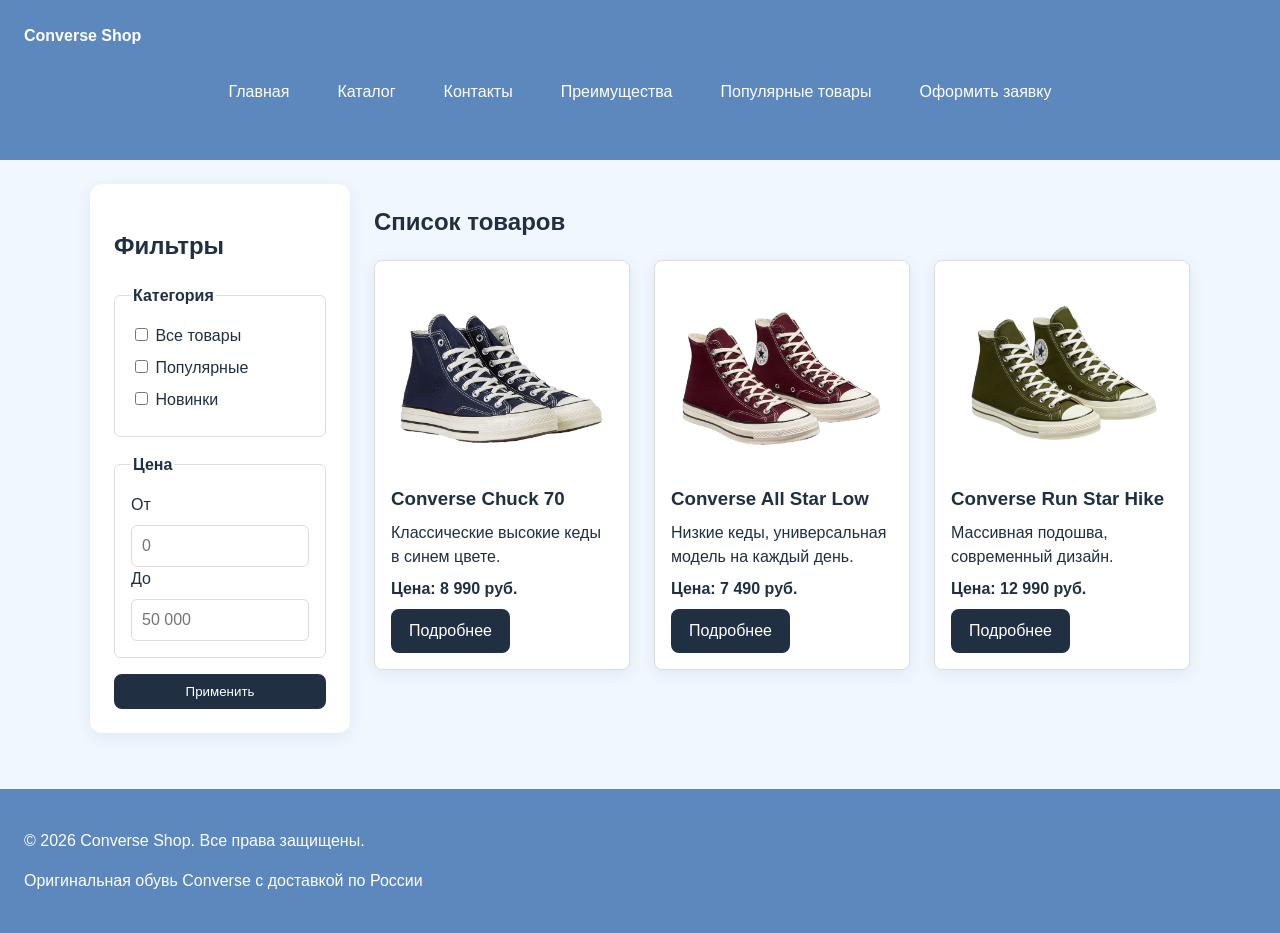
==== catalog.html @ f1b68abb "just copy kr 1" ====
<!doctype html>
<html lang="ru">
  <head>
    <meta charset="UTF-8" />
    <meta name="viewport" content="width=device-width, initial-scale=1.0" />
    <meta name="description" content="Каталог кроссовок Converse Shop." />
    <title>Каталог — Converse Shop</title>
    <link rel="stylesheet" href="css/catalog.css" />
  </head>
  <body>
    <header>
      <div class="site-header">
        <a class="site-header__logo" href="index.html">Converse Shop</a>

        <nav class="site-nav" aria-label="Основная навигация">
          <ul class="site-nav__list">
            <li><a href="index.html">Главная</a></li>
            <li><a href="catalog.html">Каталог</a></li>
            <li><a href="contacts.html">Контакты</a></li>
            <li><a href="index.html#advantages">Преимущества</a></li>
            <li><a href="index.html#popular">Популярные товары</a></li>
            <li><a href="order.html">Оформить заявку</a></li>
          </ul>
        </nav>
      </div>
    </header>

    <main>
      <section class="catalog-layout">
        <aside class="catalog-filters">
          <h2>Фильтры</h2>

          <form class="filters-form" action="#" method="get">
            <fieldset>
              <legend>Категория</legend>

              <label>
                <input type="checkbox" name="category" value="all" />
                Все товары
              </label>

              <label>
                <input type="checkbox" name="category" value="popular" />
                Популярные
              </label>

              <label>
                <input type="checkbox" name="category" value="new" />
                Новинки
              </label>
            </fieldset>

            <fieldset>
              <legend>Цена</legend>

              <label for="price-from">От</label>
              <input
                id="price-from"
                name="price-from"
                type="number"
                min="0"
                placeholder="0"
              />

              <label for="price-to">До</label>
              <input
                id="price-to"
                name="price-to"
                type="number"
                min="0"
                placeholder="50 000"
              />
            </fieldset>

            <button class="button" type="submit">Применить</button>
          </form>
        </aside>

        <section class="catalog-products">
          <h2>Список товаров</h2>

          <div class="products-grid">
            <article class="product-card">
              <div class="product-card__image">
                <img src="img/item_1_no_bg.png" alt="Converse Chuck 70" />
              </div>
              <h3 class="product-card__title">Converse Chuck 70</h3>
              <p class="product-card__description">
                Классические высокие кеды в синем цвете.
              </p>
              <p class="product-card__price">Цена: 8 990 руб.</p>
              <a class="button product-card__button" href="product.html"
                >Подробнее</a
              >
            </article>

            <article class="product-card">
              <div class="product-card__image">
                <img src="img/item_2_no_bg.png" alt="Converse All Star Low" />
              </div>
              <h3 class="product-card__title">Converse All Star Low</h3>
              <p class="product-card__description">
                Низкие кеды, универсальная модель на каждый день.
              </p>
              <p class="product-card__price">Цена: 7 490 руб.</p>
              <a class="button product-card__button" href="product.html"
                >Подробнее</a
              >
            </article>

            <article class="product-card">
              <div class="product-card__image">
                <img src="img/item_3_no_bg.png" alt="Converse Run Star Hike" />
              </div>
              <h3 class="product-card__title">Converse Run Star Hike</h3>
              <p class="product-card__description">
                Массивная подошва, современный дизайн.
              </p>
              <p class="product-card__price">Цена: 12 990 руб.</p>
              <a class="button product-card__button" href="product.html"
                >Подробнее</a
              >
            </article>
          </div>
        </section>
      </section>
    </main>

    <footer>
      <p>&copy; 2026 Converse Shop. Все права защищены.</p>
      <p>Оригинальная обувь Converse с доставкой по России</p>
    </footer>
  </body>
</html>
---- css/catalog.css ----
:root {
  --color-bg: #f0f7ff;
  --color-text: rgb(32, 48, 66);
  --color-primary: rgb(32, 48, 66);
  --color-border: #dddddd;
  --color-surface-accent: #203042;
  --color-header: rgb(92, 136, 189);
  --color-danger: #b00020;
  --color-success: #36cd59;
  --color-white: #ffffff;

  --space-xs: 4px;
  --space-sm: 8px;
  --space-md: 16px;
  --space-lg: 24px;
  --space-xl: 32px;

  --radius-sm: 6px;
  --radius-md: 8px;
  --radius-lg: 12px;

  --container-width: 1100px;
}

/* Базовые стили */
* {
  box-sizing: border-box;
}

body {
  margin: 0;
  min-height: 100vh;
  display: flex;
  flex-direction: column;
  font-family: Arial, sans-serif;
  line-height: 1.5;
  color: var(--color-text);
  background-color: var(--color-bg);
}

header,
main,
footer {
  padding: var(--space-lg);
}

header,
footer {
  color: var(--color-white);
  background-color: var(--color-header);
}

footer p {
  color: var(--color-white);
}

/* Общие элементы интерфейса */
a {
  color: var(--color-header);
}

a:hover {
  color: var(--color-white);
}

.site-header__logo {
  font-weight: 700;
  color: var(--color-white);
  text-decoration: none;
}

.site-header__logo:hover {
  color: var(--color-primary);
}

.site-nav__list {
  display: flex;
  flex-wrap: wrap;
  justify-content: center;
  align-items: center;
  gap: var(--space-md);
  padding: var(--space-sm) var(--space-md);
  margin-bottom: 8px;
  list-style: none;
}

.site-nav__list a {
  display: inline-block;
  margin-bottom: 8px;
  padding: var(--space-sm) var(--space-md);
  text-decoration: none;
  color: var(--color-white);
}

.site-nav__list a:hover {
  background-color: var(--color-primary);
  color: var(--color-white);
  border-radius: var(--radius-sm);
}

/* Кнопки */
.button {
  display: inline-block;
  padding: var(--space-sm) var(--space-md);
  color: var(--color-white);
  background-color: var(--color-primary);
  text-decoration: none;
  cursor: pointer;
  border-radius: var(--space-sm);
  border: 2px solid var(--color-primary);
}

.button:hover {
  color: var(--color-primary);
  background-color: var(--color-white);
  border-color: var(--color-primary);
}

.button:focus-visible {
  outline: 2px solid var(--color-primary);
  outline-offset: 3px;
}

/* Каталог: сетка фильтров + товары */
.catalog-layout {
  max-width: var(--container-width);
  margin: 0 auto var(--space-xl);
  display: grid;
  grid-template-columns: 260px 1fr;
  grid-template-areas: "filters products";
  gap: var(--space-lg);
}

.catalog-filters {
  grid-area: filters; /*Говорим, в какую ячейку grid area надо встать блоку*/
  padding: var(--space-lg);
  background-color: var(--color-white);
  border-radius: var(--radius-lg);
  box-shadow: 0 4px 16px rgba(32, 48, 66, 0.08);
  height: fit-content; /*Чтоб не растягиваться на всю высоту родителя*/
}

.catalog-products {
  grid-area: products;
}

/* Форма фильтров */
.filters-form {
  display: grid;
  gap: var(--space-md);
}

.filters-form fieldset {
  margin: 0;
  padding: var(--space-md);
  border: 1px solid var(--color-border);
  border-radius: var(--radius-sm);
}

.filters-form legend {
  font-weight: 700;
  color: var(--color-primary);
}

.filters-form label {
  display: block;
  margin-bottom: var(--space-sm);
}

.filters-form input[type="number"] {
  width: 100%;
  padding: 8px 10px;
  border: 1px solid var(--color-border);
  border-radius: var(--radius-sm);
  font: inherit;
}

/* Карточки товаров */
.products-grid {
  display: grid;
  grid-template-columns: repeat(auto-fill, minmax(240px, 1fr));
  gap: var(--space-lg);
}

.product-card {
  display: flex;
  flex-direction: column;
  gap: var(--space-sm);
  padding: var(--space-md);
  background-color: var(--color-white);
  border: 1px solid var(--color-border);
  border-radius: var(--radius-md);
  box-shadow: 0 4px 16px rgba(32, 48, 66, 0.08);
  height: 100%;
}

.product-card__image {
  width: 100%;
  border-radius: var(--radius-sm);
  display: flex;
  align-items: center;
  justify-content: center;
}

.product-card__image img {
  width: 100%;
  height: 200px;
  object-fit: contain;
}

.product-card__title {
  margin: 0;
  color: var(--color-primary);
}

.product-card__description {
  margin: 0;
  color: var(--color-primary);
}

.product-card__price {
  margin: 0;
  font-weight: 700;
  color: var(--color-primary);
}

.product-card__button {
  margin-top: auto;
  align-self: flex-start;
}
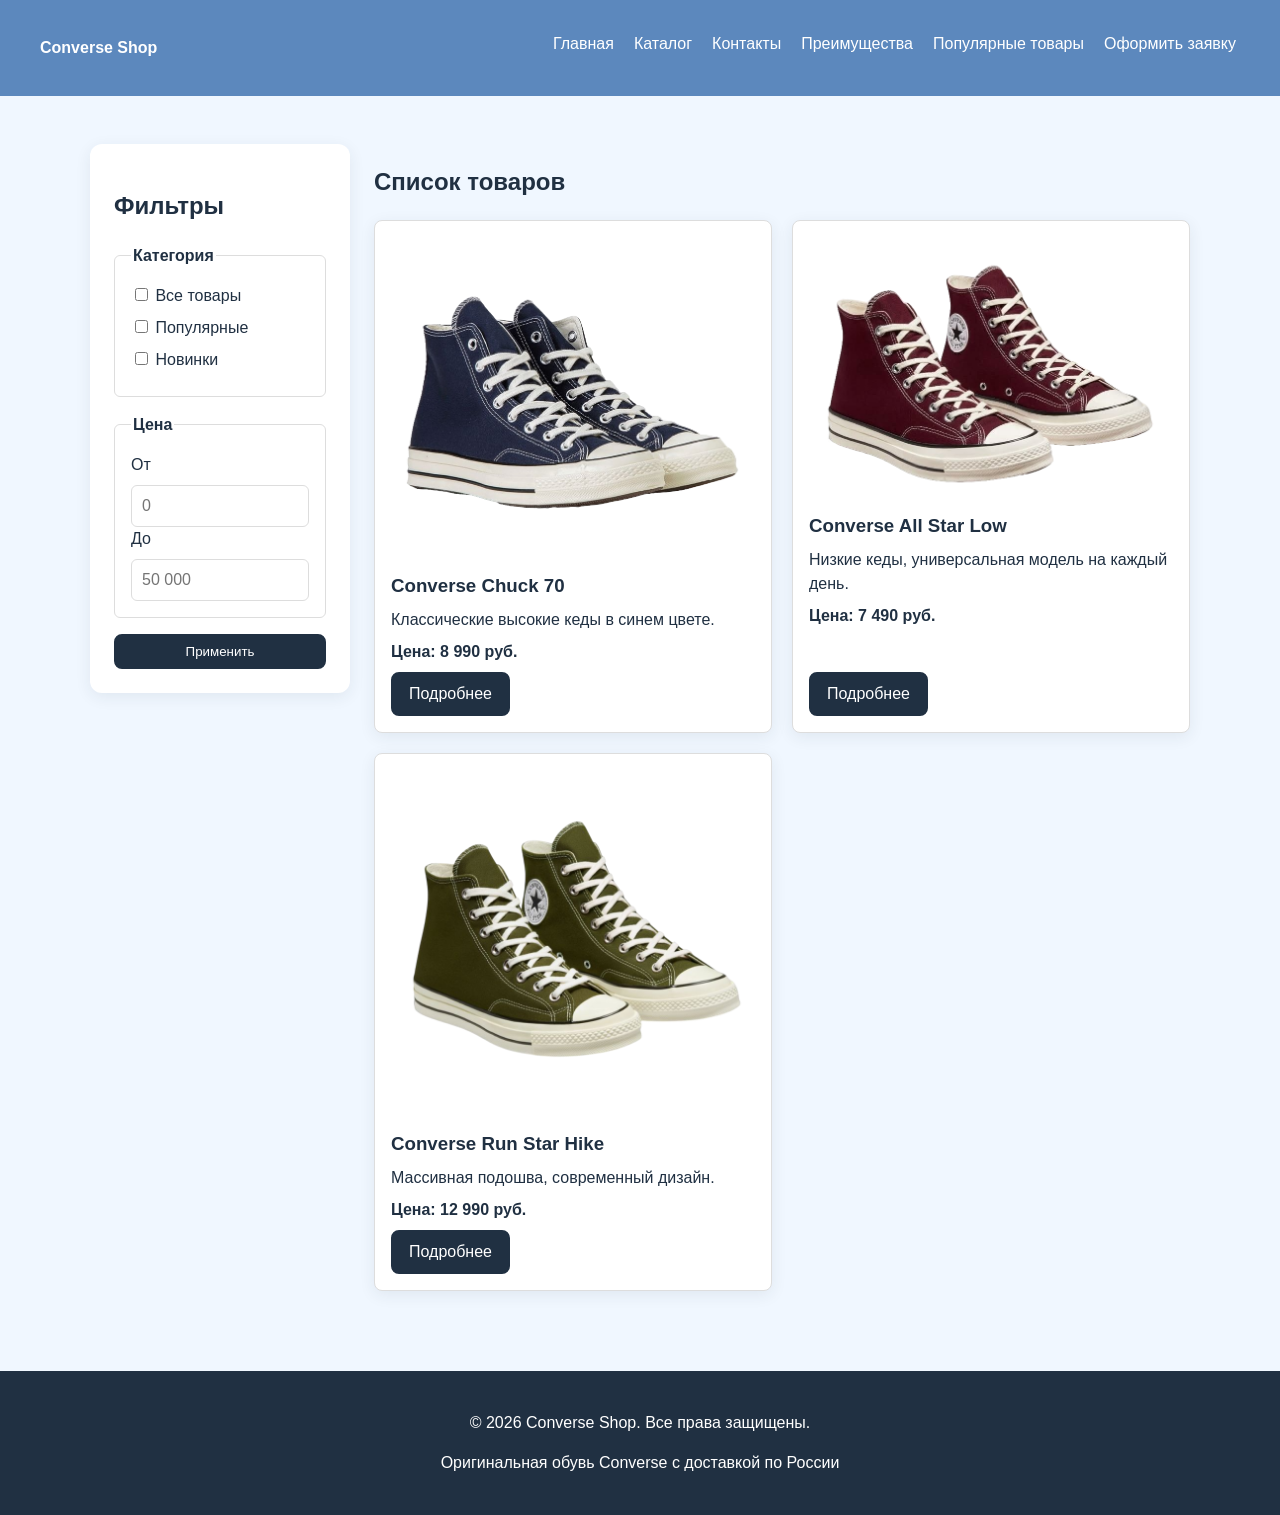
==== commit 9aba55e3: "change files kr 1 + add responsive" ====
--- a/catalog.html
+++ b/catalog.html
@@ -6,8 +6,10 @@
     <meta name="description" content="Каталог кроссовок Converse Shop." />
     <title>Каталог — Converse Shop</title>
     <link rel="stylesheet" href="css/catalog.css" />
+    <link rel="stylesheet" href="css/responsive.css" />
   </head>
   <body>
+    <a class="skip-link" href="#main-content">Перейти к содержимому</a>
     <header>
       <div class="site-header">
         <a class="site-header__logo" href="index.html">Converse Shop</a>
@@ -25,7 +27,8 @@
       </div>
     </header>
 
-    <main>
+    <main id="main-content" tabindex="-1">
+      <h1 class="visually-hidden">Каталог Converse Shop</h1>
       <section class="catalog-layout">
         <aside class="catalog-filters">
           <h2>Фильтры</h2>
--- a/css/responsive.css
+++ b/css/responsive.css
@@ -0,0 +1,243 @@
+*,
+*::before,
+*::after {
+  box-sizing: border-box;
+}
+html {
+  scroll-behavior: smooth;
+}
+body {
+  min-width: 0;
+}
+img,
+picture,
+video {
+  max-width: 100%;
+  height: auto;
+}
+main {
+  min-width: 0;
+}
+
+.skip-link {
+  position: fixed;
+  left: 12px;
+  top: -120px;
+  z-index: 10000;
+  padding: 12px 16px;
+  color: #fff;
+  background: #203042;
+  border: 2px solid #fff;
+  border-radius: 8px;
+  text-decoration: none;
+}
+.skip-link:focus,
+.skip-link:focus-visible {
+  top: 12px;
+}
+
+:where(a, button, input, select, textarea, summary):focus-visible {
+  outline: 3px solid #bf5500;
+  outline-offset: 3px;
+}
+
+.visually-hidden {
+  position: absolute;
+  width: 1px;
+  height: 1px;
+  overflow: hidden;
+  clip: rect(0, 0, 0, 0);
+  white-space: nowrap;
+  clip-path: inset(50%);
+}
+
+/* Мобильная версия*/
+.site-header {
+  max-width: 100%;
+}
+.site-header,
+.site-nav__list {
+  display: flex;
+  flex-wrap: wrap;
+  gap: 12px;
+}
+.site-header {
+  align-items: center;
+  justify-content: space-between;
+}
+.site-nav {
+  min-width: 0;
+  max-width: 100%;
+}
+.site-nav__list {
+  padding: 0;
+  margin: 0;
+}
+.site-nav__list a {
+  display: inline-block;
+  padding: 8px 4px;
+}
+
+.section,
+.hero,
+.aside-info,
+.catalog-products,
+.catalog-filters,
+.product-detail__info,
+.order-dialog {
+  min-width: 0;
+  max-width: 100%;
+}
+.hero,
+.section,
+.aside-info {
+  overflow-wrap: anywhere;
+}
+.advantages-image img,
+.product-card__image img,
+.product-detail__image img {
+  display: block;
+  max-width: 100%;
+  height: auto;
+  object-fit: contain;
+}
+.advantages-content {
+  min-width: 0;
+}
+.section--advantages,
+.advantages-content,
+.advantages-image {
+  max-width: 100%;
+}
+
+.products-grid {
+  display: grid;
+  grid-template-columns: minmax(0, 1fr);
+  gap: 20px;
+}
+.product-card {
+  min-width: 0;
+}
+
+.catalog-layout {
+  display: grid;
+  grid-template-columns: minmax(0, 1fr);
+  gap: 24px;
+}
+.filters-form input[type="number"] {
+  max-width: 100%;
+}
+
+.product-detail {
+  display: grid;
+  grid-template-columns: minmax(0, 1fr);
+  gap: 24px;
+}
+
+.order-form {
+  max-width: 100%;
+}
+.order-form__input,
+.order-form__select,
+.order-form__textarea,
+.order-form input:not([type="checkbox"]),
+.order-form select,
+.order-form textarea {
+  box-sizing: border-box;
+  width: 100%;
+  max-width: 100%;
+}
+.order-form__actions {
+  display: flex;
+  flex-wrap: wrap;
+  gap: 12px;
+}
+.order-dialog {
+  width: min(92vw, 520px);
+  max-height: 90dvh;
+  overflow: auto;
+}
+
+.product-table {
+  display: block;
+  max-width: 100%;
+  overflow-x: auto;
+  border-collapse: collapse;
+}
+.product-table th,
+.product-table td {
+  overflow-wrap: anywhere;
+}
+
+@media (min-width: 768px) {
+  .products-grid {
+    grid-template-columns: repeat(2, minmax(0, 1fr));
+  }
+  .section--advantages {
+    display: flex;
+    align-items: center;
+    gap: 24px;
+  }
+  .section--advantages > * {
+    flex: 1 1 0;
+    min-width: 0;
+  }
+  .product-detail {
+    grid-template-columns: repeat(2, minmax(0, 1fr));
+  }
+}
+
+@media (min-width: 1100px) {
+  .products-grid {
+    grid-template-columns: repeat(3, minmax(0, 1fr));
+  }
+  .catalog-layout {
+    grid-template-columns: minmax(210px, 260px) minmax(0, 1fr);
+  }
+  .catalog-products .products-grid {
+    grid-template-columns: repeat(2, minmax(0, 1fr));
+  }
+}
+
+@media (prefers-reduced-motion: reduce) {
+  html {
+    scroll-behavior: auto;
+  }
+  *,
+  *::before,
+  *::after {
+    animation-duration: 0.01ms !important;
+    transition-duration: 0.01ms !important;
+  }
+}
+
+body {
+  margin: 0;
+}
+
+header {
+  width: 100%;
+  background-color: #5c88bd;
+}
+
+.site-header {
+  width: 100%;
+  max-width: 1200px;
+  margin: 0 auto;
+  box-sizing: border-box;
+}
+
+main {
+  width: calc(100% - 32px);
+  max-width: 1200px;
+  margin: 24px auto;
+  box-sizing: border-box;
+}
+
+footer {
+  width: 100%;
+  background-color: #203042;
+  color: white;
+  box-sizing: border-box;
+  text-align: center;
+}
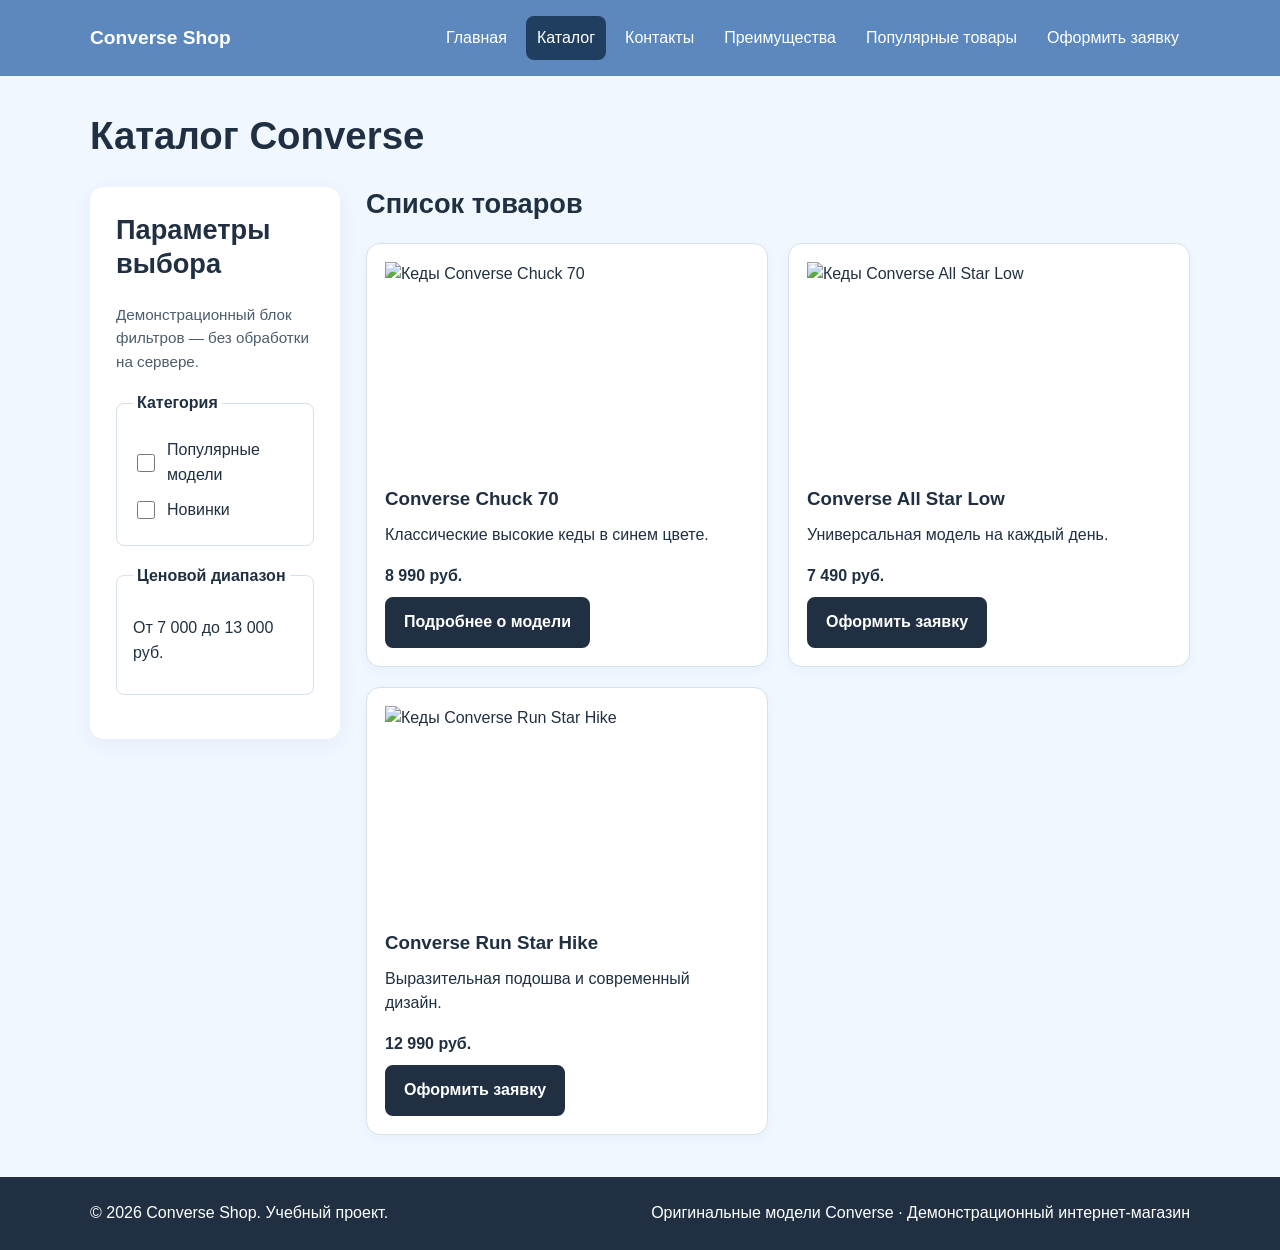
==== commit 9356a32a: "изменения по адаптиву" ====
--- a/catalog.html
+++ b/catalog.html
@@ -3,21 +3,25 @@
   <head>
     <meta charset="UTF-8" />
     <meta name="viewport" content="width=device-width, initial-scale=1.0" />
-    <meta name="description" content="Каталог кроссовок Converse Shop." />
+    <meta
+      name="description"
+      content="Каталог обуви Converse Shop и параметры выбора."
+    />
     <title>Каталог — Converse Shop</title>
-    <link rel="stylesheet" href="css/catalog.css" />
+    <link rel="stylesheet" href="css/style.css" />
     <link rel="stylesheet" href="css/responsive.css" />
   </head>
   <body>
+    <!-- Первая ссылка доступна с клавиатуры: Tab, затем Enter. -->
     <a class="skip-link" href="#main-content">Перейти к содержимому</a>
-    <header>
-      <div class="site-header">
-        <a class="site-header__logo" href="index.html">Converse Shop</a>
 
-        <nav class="site-nav" aria-label="Основная навигация">
-          <ul class="site-nav__list">
+    <header class="site-header">
+      <div class="container header-inner">
+        <a class="logo" href="index.html">Converse Shop</a>
+        <nav aria-label="Основная навигация">
+          <ul class="nav-list">
             <li><a href="index.html">Главная</a></li>
-            <li><a href="catalog.html">Каталог</a></li>
+            <li><a href="catalog.html" aria-current="page">Каталог</a></li>
             <li><a href="contacts.html">Контакты</a></li>
             <li><a href="index.html#advantages">Преимущества</a></li>
             <li><a href="index.html#popular">Популярные товары</a></li>
@@ -27,111 +31,72 @@
       </div>
     </header>
 
-    <main id="main-content" tabindex="-1">
-      <h1 class="visually-hidden">Каталог Converse Shop</h1>
-      <section class="catalog-layout">
-        <aside class="catalog-filters">
-          <h2>Фильтры</h2>
-
-          <form class="filters-form" action="#" method="get">
-            <fieldset>
-              <legend>Категория</legend>
-
-              <label>
-                <input type="checkbox" name="category" value="all" />
-                Все товары
-              </label>
-
-              <label>
-                <input type="checkbox" name="category" value="popular" />
-                Популярные
-              </label>
-
-              <label>
-                <input type="checkbox" name="category" value="new" />
-                Новинки
-              </label>
-            </fieldset>
-
-            <fieldset>
-              <legend>Цена</legend>
-
-              <label for="price-from">От</label>
-              <input
-                id="price-from"
-                name="price-from"
-                type="number"
-                min="0"
-                placeholder="0"
+    <main id="main-content" class="container" tabindex="-1">
+      <h1 class="page-heading">Каталог Converse</h1>
+      <div class="catalog-layout">
+        <aside class="panel catalog-filters" aria-labelledby="filter-title">
+          <h2 id="filter-title">Параметры выбора</h2>
+          <p class="muted">
+            Демонстрационный блок фильтров — без обработки на сервере.
+          </p>
+          <fieldset>
+            <legend>Категория</legend>
+            <label class="choice"
+              ><input type="checkbox" /> Популярные модели</label
+            >
+            <label class="choice"><input type="checkbox" /> Новинки</label>
+          </fieldset>
+          <fieldset>
+            <legend>Ценовой диапазон</legend>
+            <p>От 7 000 до 13 000 руб.</p>
+          </fieldset>
+        </aside>
+        <section aria-labelledby="goods-title">
+          <h2 id="goods-title">Список товаров</h2>
+          <div class="products-grid catalog-grid">
+            <article class="product-card">
+              <img
+                src="images/item_1_no_bg.png"
+                alt="Кеды Converse Chuck 70"
+                loading="lazy"
               />
-
-              <label for="price-to">До</label>
-              <input
-                id="price-to"
-                name="price-to"
-                type="number"
-                min="0"
-                placeholder="50 000"
+              <h3>Converse Chuck 70</h3>
+              <p>Классические высокие кеды в синем цвете.</p>
+              <p class="price">8 990 руб.</p>
+              <a class="button" href="product.html">Подробнее о модели</a>
+            </article>
+            <article class="product-card">
+              <img
+                src="images/item_2_no_bg.png"
+                alt="Кеды Converse All Star Low"
+                loading="lazy"
               />
-            </fieldset>
-
-            <button class="button" type="submit">Применить</button>
-          </form>
-        </aside>
-
-        <section class="catalog-products">
-          <h2>Список товаров</h2>
-
-          <div class="products-grid">
+              <h3>Converse All Star Low</h3>
+              <p>Универсальная модель на каждый день.</p>
+              <p class="price">7 490 руб.</p>
+              <a class="button" href="order.html">Оформить заявку</a>
+            </article>
             <article class="product-card">
-              <div class="product-card__image">
-                <img src="img/item_1_no_bg.png" alt="Converse Chuck 70" />
-              </div>
-              <h3 class="product-card__title">Converse Chuck 70</h3>
-              <p class="product-card__description">
-                Классические высокие кеды в синем цвете.
-              </p>
-              <p class="product-card__price">Цена: 8 990 руб.</p>
-              <a class="button product-card__button" href="product.html"
-                >Подробнее</a
-              >
-            </article>
-
-            <article class="product-card">
-              <div class="product-card__image">
-                <img src="img/item_2_no_bg.png" alt="Converse All Star Low" />
-              </div>
-              <h3 class="product-card__title">Converse All Star Low</h3>
-              <p class="product-card__description">
-                Низкие кеды, универсальная модель на каждый день.
-              </p>
-              <p class="product-card__price">Цена: 7 490 руб.</p>
-              <a class="button product-card__button" href="product.html"
-                >Подробнее</a
-              >
-            </article>
-
-            <article class="product-card">
-              <div class="product-card__image">
-                <img src="img/item_3_no_bg.png" alt="Converse Run Star Hike" />
-              </div>
-              <h3 class="product-card__title">Converse Run Star Hike</h3>
-              <p class="product-card__description">
-                Массивная подошва, современный дизайн.
-              </p>
-              <p class="product-card__price">Цена: 12 990 руб.</p>
-              <a class="button product-card__button" href="product.html"
-                >Подробнее</a
-              >
+              <img
+                src="images/item_3_no_bg.png"
+                alt="Кеды Converse Run Star Hike"
+                loading="lazy"
+              />
+              <h3>Converse Run Star Hike</h3>
+              <p>Выразительная подошва и современный дизайн.</p>
+              <p class="price">12 990 руб.</p>
+              <a class="button" href="order.html">Оформить заявку</a>
             </article>
           </div>
         </section>
-      </section>
+      </div>
     </main>
 
-    <footer>
-      <p>&copy; 2026 Converse Shop. Все права защищены.</p>
-      <p>Оригинальная обувь Converse с доставкой по России</p>
+    <footer class="site-footer">
+      <div class="container footer-inner">
+        <p>© 2026 Converse Shop. Учебный проект.</p>
+        <p>Оригинальные модели Converse · Демонстрационный интернет-магазин</p>
+      </div>
     </footer>
   </body>
 </html>
--- a/css/style.css
+++ b/css/style.css
@@ -0,0 +1,421 @@
+/* Базовые стили (Mobile First); расширение для планшета и ПК — в responsive.css. */
+:root {
+  --bg: #f0f7ff;
+  --blue: #5c88bd;
+  --dark: #203042;
+  --text: #203042;
+  --white: #fff;
+  --line: #d6e1ec;
+  --radius: 14px;
+  --content: 1100px;
+}
+
+* {
+  box-sizing: border-box;
+}
+html {
+  scroll-behavior: smooth;
+}
+body {
+  margin: 0;
+  min-height: 100vh;
+  display: flex;
+  flex-direction: column;
+  font-family: Arial, Helvetica, sans-serif;
+  line-height: 1.55;
+  color: var(--text);
+  background: var(--bg);
+}
+img {
+  max-width: 100%;
+  height: auto;
+}
+a {
+  color: #154d85;
+}
+a:hover {
+  color: #10283d;
+}
+.container {
+  width: min(calc(100% - 32px), var(--content));
+  margin-inline: auto;
+}
+main.container {
+  flex: 1;
+  padding-block: 26px 42px;
+}
+
+.site-header {
+  width: 100%;
+  background: var(--blue);
+}
+.header-inner {
+  display: flex;
+  flex-direction: column;
+  align-items: flex-start;
+  justify-content: center;
+  gap: 8px;
+  padding-block: 16px;
+}
+.logo {
+  color: #fff;
+  font-weight: 800;
+  font-size: 1.2rem;
+  text-decoration: none;
+  white-space: nowrap;
+}
+.logo:hover {
+  color: #fff;
+  text-decoration: underline;
+}
+.nav-list {
+  display: flex;
+  gap: 8px;
+  flex-wrap: wrap;
+  list-style: none;
+  margin: 0;
+  padding: 0;
+}
+.nav-list a {
+  display: block;
+  padding: 10px 11px;
+  border-radius: 8px;
+  color: #fff;
+  text-decoration: none;
+}
+.nav-list a:hover,
+.nav-list a[aria-current="page"] {
+  background: #203f60;
+  color: #fff;
+}
+
+.site-footer {
+  width: 100%;
+  background: var(--dark);
+  color: #fff;
+}
+.footer-inner {
+  display: flex;
+  flex-direction: column;
+  align-items: flex-start;
+  justify-content: space-between;
+  gap: 12px;
+  padding-block: 24px;
+}
+.footer-inner p {
+  margin: 0;
+}
+
+h1,
+h2,
+h3 {
+  line-height: 1.23;
+}
+h1 {
+  font-size: clamp(1.8rem, 3vw, 2.5rem);
+}
+h2 {
+  font-size: clamp(1.35rem, 2.5vw, 1.7rem);
+}
+.page-heading {
+  margin: 10px 0 28px;
+}
+.section {
+  margin-block: 25px 34px;
+}
+.panel {
+  background: #fff;
+  border-radius: var(--radius);
+  padding: 26px;
+  box-shadow: 0 5px 22px rgba(27, 54, 82, 0.06);
+}
+.panel h1:first-child,
+.panel h2:first-child {
+  margin-top: 0;
+}
+.muted {
+  color: #4d5d6d;
+  font-size: 0.95rem;
+}
+.notice {
+  padding: 12px 16px;
+  border-left: 4px solid var(--blue);
+  background: #edf5ff;
+}
+
+.hero {
+  padding: 28px 22px;
+  background: var(--dark);
+  color: #fff;
+  border-radius: 16px;
+}
+.hero h1 {
+  margin-top: 0;
+}
+.hero p {
+  max-width: 660px;
+}
+.button {
+  display: inline-block;
+  width: fit-content;
+  padding: 11px 17px;
+  border: 2px solid var(--dark);
+  border-radius: 8px;
+  color: #fff;
+  background: var(--dark);
+  font: inherit;
+  font-weight: 600;
+  text-decoration: none;
+  cursor: pointer;
+}
+.button:hover {
+  background: #fff;
+  color: var(--dark);
+}
+.button-light {
+  border-color: #fff;
+}
+.button-light:hover {
+  background: #fff;
+  color: var(--dark);
+}
+
+.advantages {
+  display: flex;
+  flex-direction: column;
+  align-items: stretch;
+  gap: 20px;
+  margin-block: 28px;
+}
+.advantages > * {
+  flex: 1 1 0;
+  min-width: 0;
+}
+.advantages ul {
+  padding-left: 22px;
+}
+.advantages li {
+  margin-bottom: 9px;
+}
+.advantages-picture {
+  display: flex;
+  justify-content: center;
+  align-items: center;
+}
+.advantages-picture img {
+  display: block;
+  max-height: 310px;
+  width: auto;
+  object-fit: contain;
+}
+
+.products-grid {
+  display: grid;
+  grid-template-columns: minmax(0, 1fr);
+  gap: 20px;
+}
+.product-card {
+  display: flex;
+  flex-direction: column;
+  min-width: 0;
+  background: #fff;
+  border: 1px solid var(--line);
+  border-radius: var(--radius);
+  padding: 18px;
+  box-shadow: 0 4px 12px rgba(27, 54, 82, 0.04);
+}
+.product-card img {
+  width: 100%;
+  height: 210px;
+  object-fit: contain;
+}
+.product-card h3 {
+  margin: 15px 0 5px;
+}
+.product-card p {
+  margin: 8px 0;
+}
+.price {
+  font-weight: 800;
+  color: var(--dark);
+}
+.product-card .button {
+  margin-top: auto;
+}
+.help-box {
+  margin-top: 32px;
+}
+
+.catalog-layout {
+  display: grid;
+  grid-template-columns: minmax(0, 1fr);
+  grid-template-areas: "filters" "products";
+  gap: 26px;
+}
+.catalog-filters {
+  grid-area: filters;
+  align-self: start;
+}
+.catalog-layout > section {
+  grid-area: products;
+  min-width: 0;
+}
+.catalog-layout > section h2 {
+  margin-top: 0;
+}
+.catalog-grid {
+  grid-template-columns: minmax(0, 1fr);
+}
+fieldset {
+  border: 1px solid var(--line);
+  border-radius: 8px;
+  padding: 12px 16px;
+  margin: 18px 0;
+}
+legend {
+  font-weight: 700;
+  padding-inline: 4px;
+}
+.choice {
+  display: flex;
+  gap: 9px;
+  align-items: center;
+  margin: 10px 0;
+}
+.choice input {
+  flex: 0 0 auto;
+  width: 18px;
+  height: 18px;
+}
+
+.product-detail {
+  display: grid;
+  grid-template-columns: minmax(0, 1fr);
+  gap: 26px;
+  align-items: center;
+}
+.product-image {
+  position: relative;
+  display: flex;
+  justify-content: center;
+  align-items: center;
+}
+.product-image img {
+  width: 100%;
+  height: auto;
+  max-height: 340px;
+  object-fit: contain;
+}
+.tag {
+  position: absolute;
+  top: 14px;
+  right: 14px;
+  padding: 6px 10px;
+  background: #a12b4e;
+  color: #fff;
+  border-radius: 6px;
+  font-size: 0.82rem;
+}
+.product-info .large {
+  font-size: 1.6rem;
+}
+.table-scroll {
+  max-width: 100%;
+  overflow-x: auto;
+  border-radius: 10px;
+}
+.product-table {
+  width: 100%;
+  min-width: 440px;
+  border-collapse: collapse;
+  background: #fff;
+}
+.product-table caption {
+  caption-side: top;
+  text-align: left;
+  font-weight: 700;
+  padding: 10px 0;
+}
+.product-table th,
+.product-table td {
+  padding: 12px 14px;
+  border: 1px solid var(--line);
+  text-align: left;
+}
+.product-table thead {
+  background: #e1edf8;
+}
+.product-table tbody th {
+  width: 45%;
+}
+
+.form-panel {
+  max-width: 780px;
+}
+.order-form {
+  display: grid;
+  grid-template-columns: minmax(0, 1fr);
+  gap: 18px;
+  margin-top: 20px;
+}
+.form-field {
+  min-width: 0;
+}
+.form-field label {
+  display: block;
+  font-weight: 700;
+  margin-bottom: 7px;
+}
+.form-field input,
+.form-field select,
+.form-field textarea {
+  width: 100%;
+  max-width: 100%;
+  border: 1px solid #9cafbf;
+  border-radius: 8px;
+  padding: 11px 12px;
+  font: inherit;
+  background: #fff;
+  color: var(--text);
+}
+.full {
+  grid-column: 1 / -1;
+}
+.contacts-list {
+  padding-left: 23px;
+}
+.contacts-list li {
+  margin-block: 13px;
+}
+
+/* Улучшения доступности. */
+.skip-link {
+  position: fixed;
+  left: 12px;
+  top: -100px;
+  z-index: 1000;
+  background: var(--dark);
+  color: #fff;
+  border: 2px solid #fff;
+  border-radius: 8px;
+  padding: 12px 16px;
+  text-decoration: none;
+}
+.skip-link:focus {
+  top: 12px;
+}
+:where(
+  a,
+  button,
+  input,
+  select,
+  textarea,
+  summary,
+  .table-scroll
+):focus-visible {
+  outline: 3px solid #bc4f00;
+  outline-offset: 3px;
+}
+#main-content {
+  scroll-margin-top: 16px;
+}
--- a/css/responsive.css
+++ b/css/responsive.css
@@ -1,189 +1,39 @@
-*,
-*::before,
-*::after {
-  box-sizing: border-box;
-}
-html {
-  scroll-behavior: smooth;
-}
-body {
-  min-width: 0;
-}
-img,
-picture,
-video {
-  max-width: 100%;
-  height: auto;
-}
-main {
-  min-width: 0;
-}
-
-.skip-link {
-  position: fixed;
-  left: 12px;
-  top: -120px;
-  z-index: 10000;
-  padding: 12px 16px;
-  color: #fff;
-  background: #203042;
-  border: 2px solid #fff;
-  border-radius: 8px;
-  text-decoration: none;
-}
-.skip-link:focus,
-.skip-link:focus-visible {
-  top: 12px;
-}
-
-:where(a, button, input, select, textarea, summary):focus-visible {
-  outline: 3px solid #bf5500;
-  outline-offset: 3px;
-}
-
-.visually-hidden {
-  position: absolute;
-  width: 1px;
-  height: 1px;
-  overflow: hidden;
-  clip: rect(0, 0, 0, 0);
-  white-space: nowrap;
-  clip-path: inset(50%);
-}
-
-/* Мобильная версия*/
-.site-header {
-  max-width: 100%;
-}
-.site-header,
-.site-nav__list {
-  display: flex;
-  flex-wrap: wrap;
-  gap: 12px;
-}
-.site-header {
-  align-items: center;
-  justify-content: space-between;
-}
-.site-nav {
-  min-width: 0;
-  max-width: 100%;
-}
-.site-nav__list {
-  padding: 0;
-  margin: 0;
-}
-.site-nav__list a {
-  display: inline-block;
-  padding: 8px 4px;
-}
-
-.section,
-.hero,
-.aside-info,
-.catalog-products,
-.catalog-filters,
-.product-detail__info,
-.order-dialog {
-  min-width: 0;
-  max-width: 100%;
-}
-.hero,
-.section,
-.aside-info {
-  overflow-wrap: anywhere;
-}
-.advantages-image img,
-.product-card__image img,
-.product-detail__image img {
-  display: block;
-  max-width: 100%;
-  height: auto;
-  object-fit: contain;
-}
-.advantages-content {
-  min-width: 0;
-}
-.section--advantages,
-.advantages-content,
-.advantages-image {
-  max-width: 100%;
-}
-
-.products-grid {
-  display: grid;
-  grid-template-columns: minmax(0, 1fr);
-  gap: 20px;
-}
-.product-card {
-  min-width: 0;
-}
-
-.catalog-layout {
-  display: grid;
-  grid-template-columns: minmax(0, 1fr);
-  gap: 24px;
-}
-.filters-form input[type="number"] {
-  max-width: 100%;
-}
-
-.product-detail {
-  display: grid;
-  grid-template-columns: minmax(0, 1fr);
-  gap: 24px;
-}
-
-.order-form {
-  max-width: 100%;
-}
-.order-form__input,
-.order-form__select,
-.order-form__textarea,
-.order-form input:not([type="checkbox"]),
-.order-form select,
-.order-form textarea {
-  box-sizing: border-box;
-  width: 100%;
-  max-width: 100%;
-}
-.order-form__actions {
-  display: flex;
-  flex-wrap: wrap;
-  gap: 12px;
-}
-.order-dialog {
-  width: min(92vw, 520px);
-  max-height: 90dvh;
-  overflow: auto;
-}
-
-.product-table {
-  display: block;
-  max-width: 100%;
-  overflow-x: auto;
-  border-collapse: collapse;
-}
-.product-table th,
-.product-table td {
-  overflow-wrap: anywhere;
-}
-
+/* Mobile First: по умолчанию одна колонка; расширяем на широких экранах. */
 @media (min-width: 768px) {
+  .header-inner {
+    flex-direction: row;
+    align-items: center;
+    justify-content: space-between;
+    flex-wrap: wrap;
+    min-height: 76px;
+    padding-block: 12px;
+  }
+  .hero {
+    padding: 42px 36px;
+    border-radius: 24px;
+  }
+  .advantages {
+    flex-direction: row;
+    align-items: center;
+    gap: 28px;
+  }
+  .advantages > * {
+    flex: 1 1 0;
+    min-width: 0;
+  }
   .products-grid {
     grid-template-columns: repeat(2, minmax(0, 1fr));
   }
-  .section--advantages {
-    display: flex;
-    align-items: center;
-    gap: 24px;
-  }
-  .section--advantages > * {
-    flex: 1 1 0;
-    min-width: 0;
-  }
   .product-detail {
     grid-template-columns: repeat(2, minmax(0, 1fr));
+  }
+  .order-form {
+    grid-template-columns: repeat(2, minmax(0, 1fr));
+  }
+  .footer-inner {
+    flex-direction: row;
+    align-items: center;
+    gap: 16px;
   }
 }
 
@@ -192,52 +42,17 @@
     grid-template-columns: repeat(3, minmax(0, 1fr));
   }
   .catalog-layout {
-    grid-template-columns: minmax(210px, 260px) minmax(0, 1fr);
+    grid-template-columns: 250px minmax(0, 1fr);
+    grid-template-areas: "filters products";
   }
-  .catalog-products .products-grid {
+  .catalog-grid {
     grid-template-columns: repeat(2, minmax(0, 1fr));
   }
 }
 
+/* При уменьшении движений на устройстве отключаем плавную прокрутку. */
 @media (prefers-reduced-motion: reduce) {
   html {
     scroll-behavior: auto;
   }
-  *,
-  *::before,
-  *::after {
-    animation-duration: 0.01ms !important;
-    transition-duration: 0.01ms !important;
-  }
 }
-
-body {
-  margin: 0;
-}
-
-header {
-  width: 100%;
-  background-color: #5c88bd;
-}
-
-.site-header {
-  width: 100%;
-  max-width: 1200px;
-  margin: 0 auto;
-  box-sizing: border-box;
-}
-
-main {
-  width: calc(100% - 32px);
-  max-width: 1200px;
-  margin: 24px auto;
-  box-sizing: border-box;
-}
-
-footer {
-  width: 100%;
-  background-color: #203042;
-  color: white;
-  box-sizing: border-box;
-  text-align: center;
-}
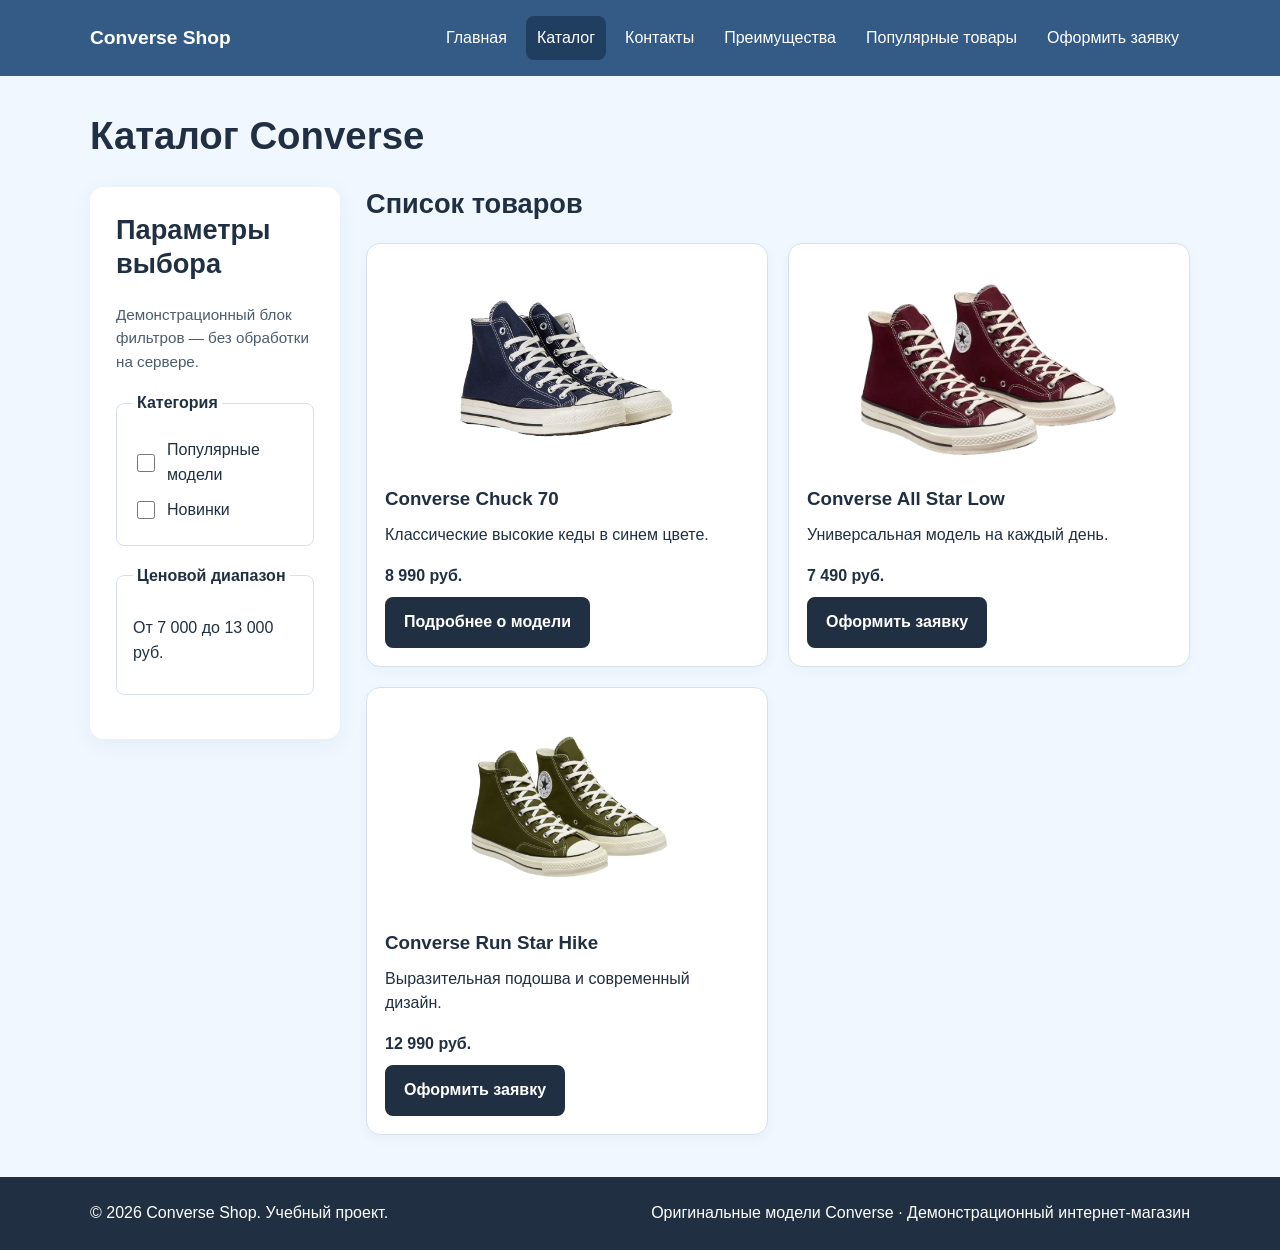
==== commit 452826c1: "lighthouse changes" ====
--- a/catalog.html
+++ b/catalog.html
@@ -56,7 +56,7 @@
           <div class="products-grid catalog-grid">
             <article class="product-card">
               <img
-                src="images/item_1_no_bg.png"
+                src="img/item_1_no_bg.png"
                 alt="Кеды Converse Chuck 70"
                 loading="lazy"
               />
@@ -67,7 +67,7 @@
             </article>
             <article class="product-card">
               <img
-                src="images/item_2_no_bg.png"
+                src="img/item_2_no_bg.png"
                 alt="Кеды Converse All Star Low"
                 loading="lazy"
               />
@@ -78,7 +78,7 @@
             </article>
             <article class="product-card">
               <img
-                src="images/item_3_no_bg.png"
+                src="img/item_3_no_bg.png"
                 alt="Кеды Converse Run Star Hike"
                 loading="lazy"
               />
--- a/css/style.css
+++ b/css/style.css
@@ -1,7 +1,7 @@
 /* Базовые стили (Mobile First); расширение для планшета и ПК — в responsive.css. */
 :root {
   --bg: #f0f7ff;
-  --blue: #5c88bd;
+  --blue: #345b85; /* Более тёмный синий: контраст с белым текстом > 7:1 */
   --dark: #203042;
   --text: #203042;
   --white: #fff;
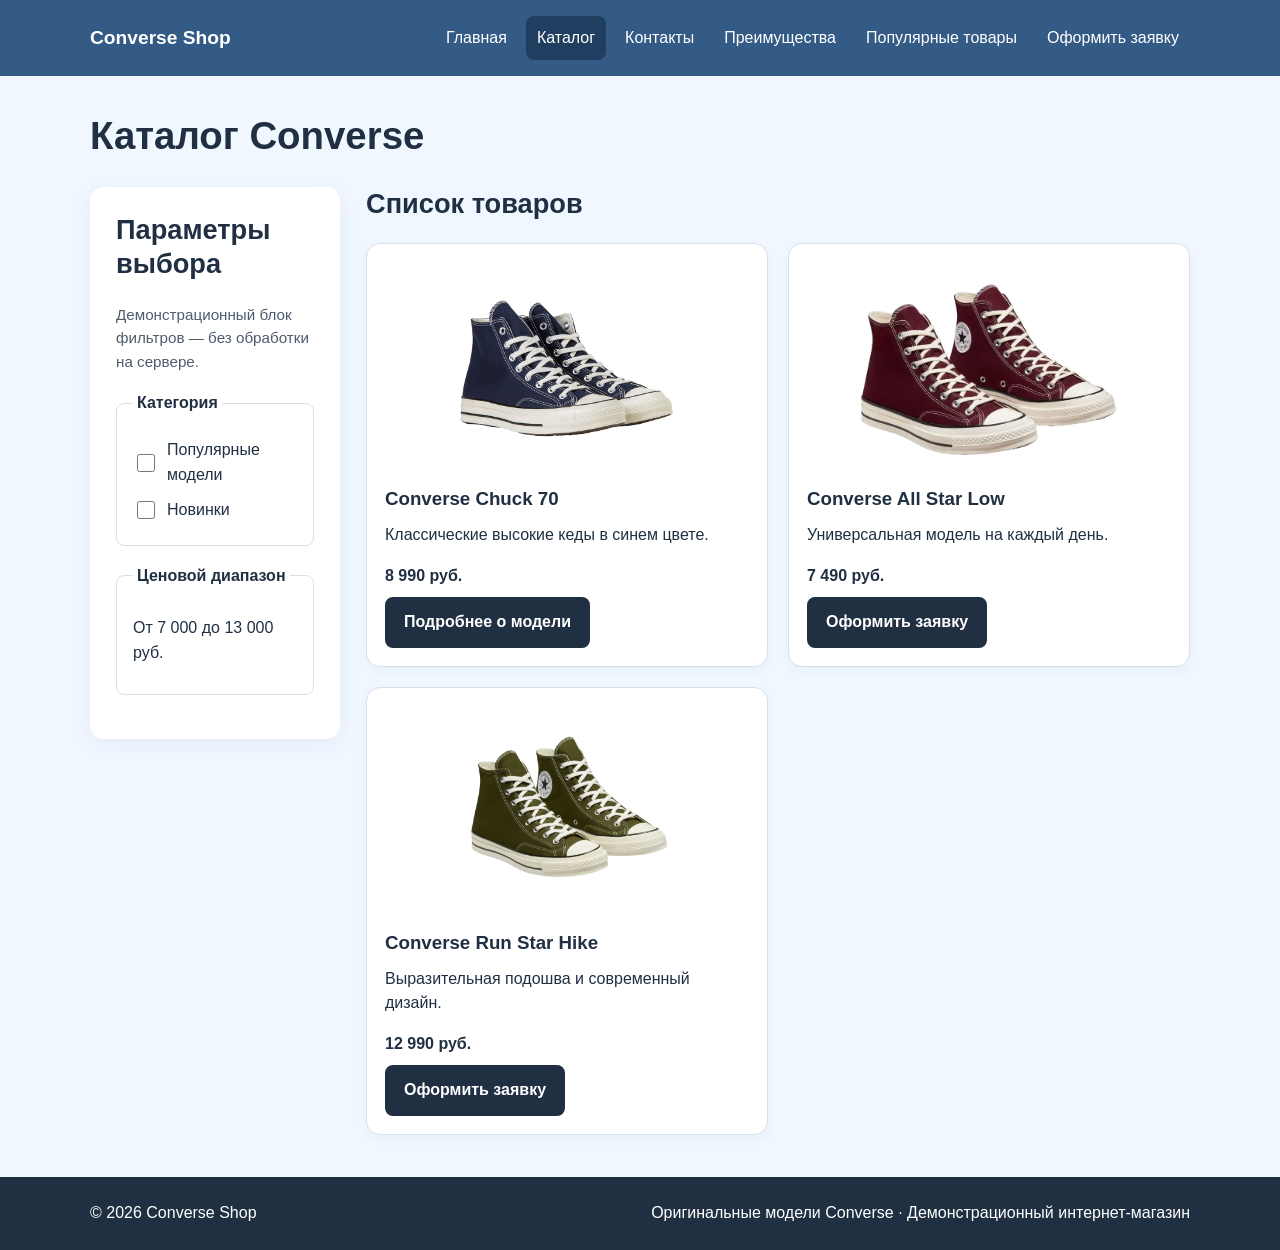
==== commit 5b11b6d6: "доработки по комментариям" ====
--- a/catalog.html
+++ b/catalog.html
@@ -12,7 +12,6 @@
     <link rel="stylesheet" href="css/responsive.css" />
   </head>
   <body>
-    <!-- Первая ссылка доступна с клавиатуры: Tab, затем Enter. -->
     <a class="skip-link" href="#main-content">Перейти к содержимому</a>
 
     <header class="site-header">
@@ -94,7 +93,7 @@
 
     <footer class="site-footer">
       <div class="container footer-inner">
-        <p>© 2026 Converse Shop. Учебный проект.</p>
+        <p>© 2026 Converse Shop</p>
         <p>Оригинальные модели Converse · Демонстрационный интернет-магазин</p>
       </div>
     </footer>
--- a/css/style.css
+++ b/css/style.css
@@ -1,7 +1,6 @@
-/* Базовые стили (Mobile First); расширение для планшета и ПК — в responsive.css. */
 :root {
   --bg: #f0f7ff;
-  --blue: #345b85; /* Более тёмный синий: контраст с белым текстом > 7:1 */
+  --blue: #345b85; /* Более тёмный синий после проверки lighthouse */
   --dark: #203042;
   --text: #203042;
   --white: #fff;
